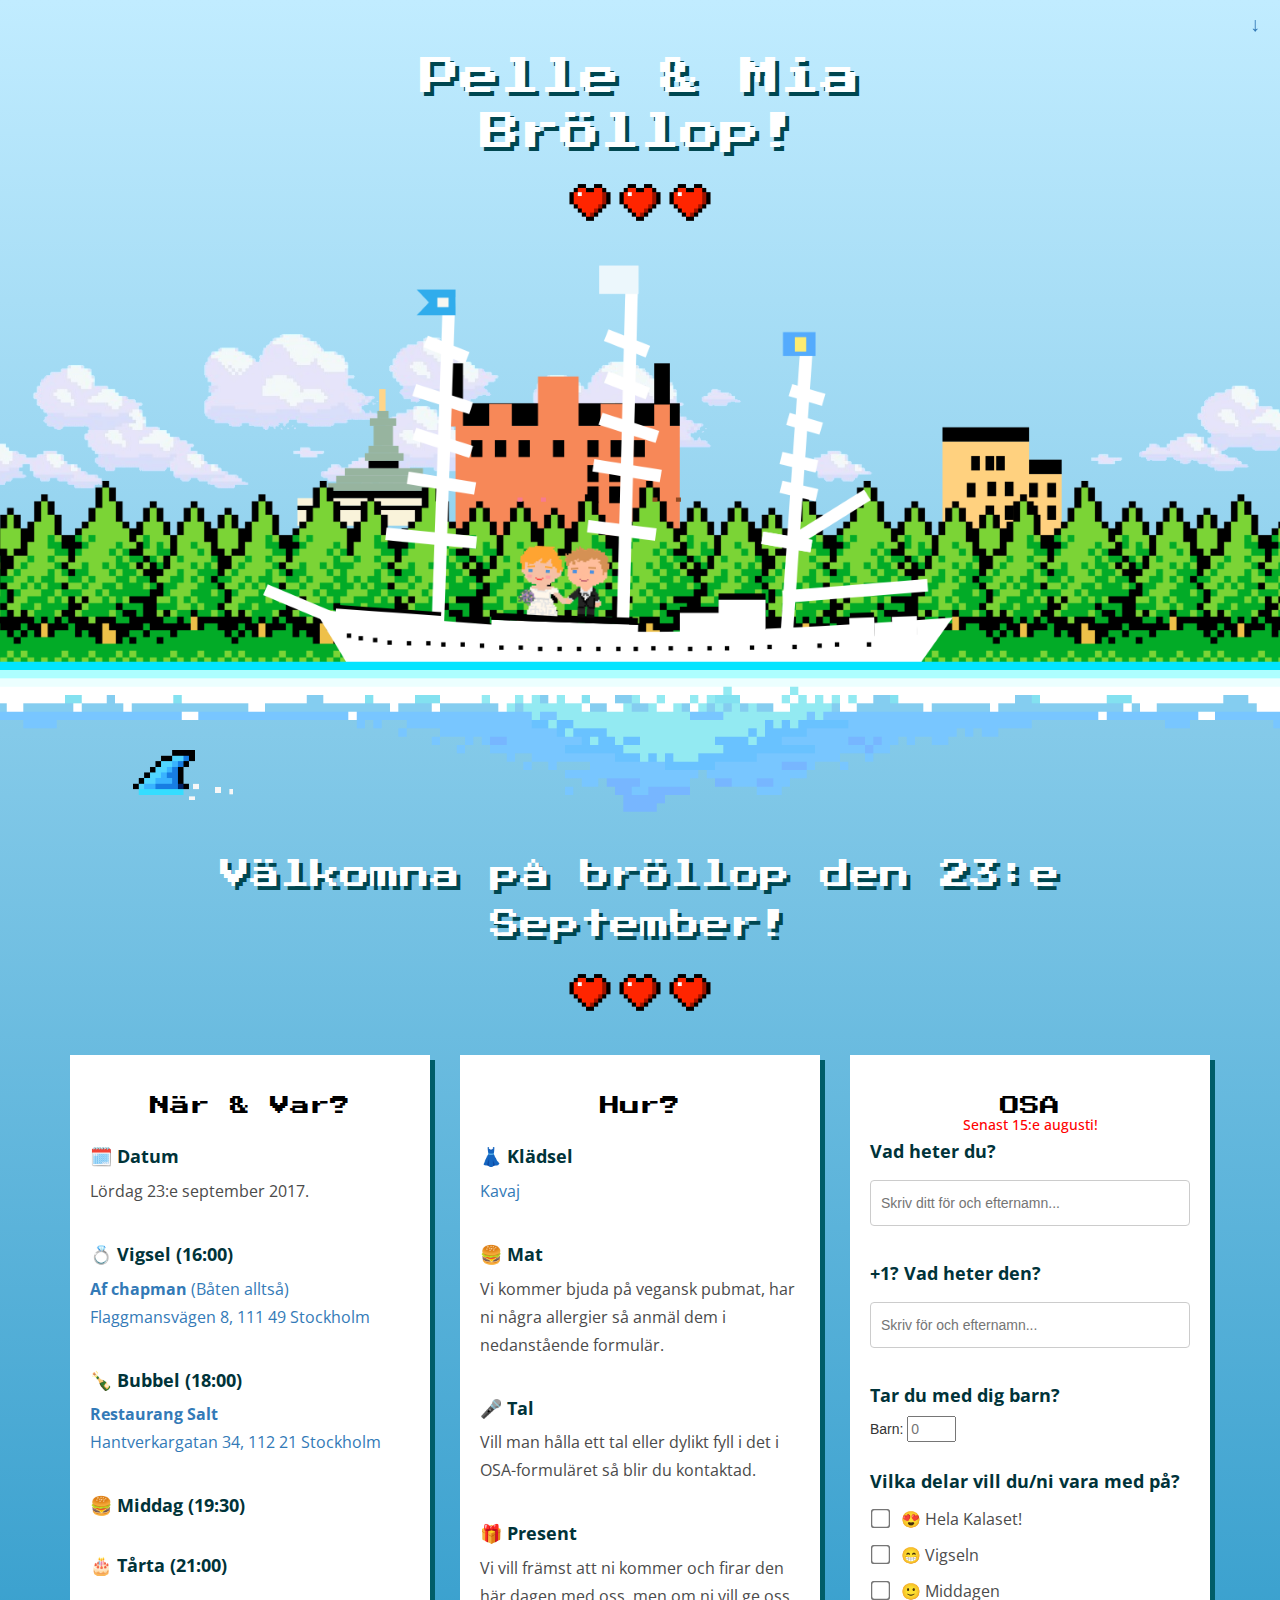
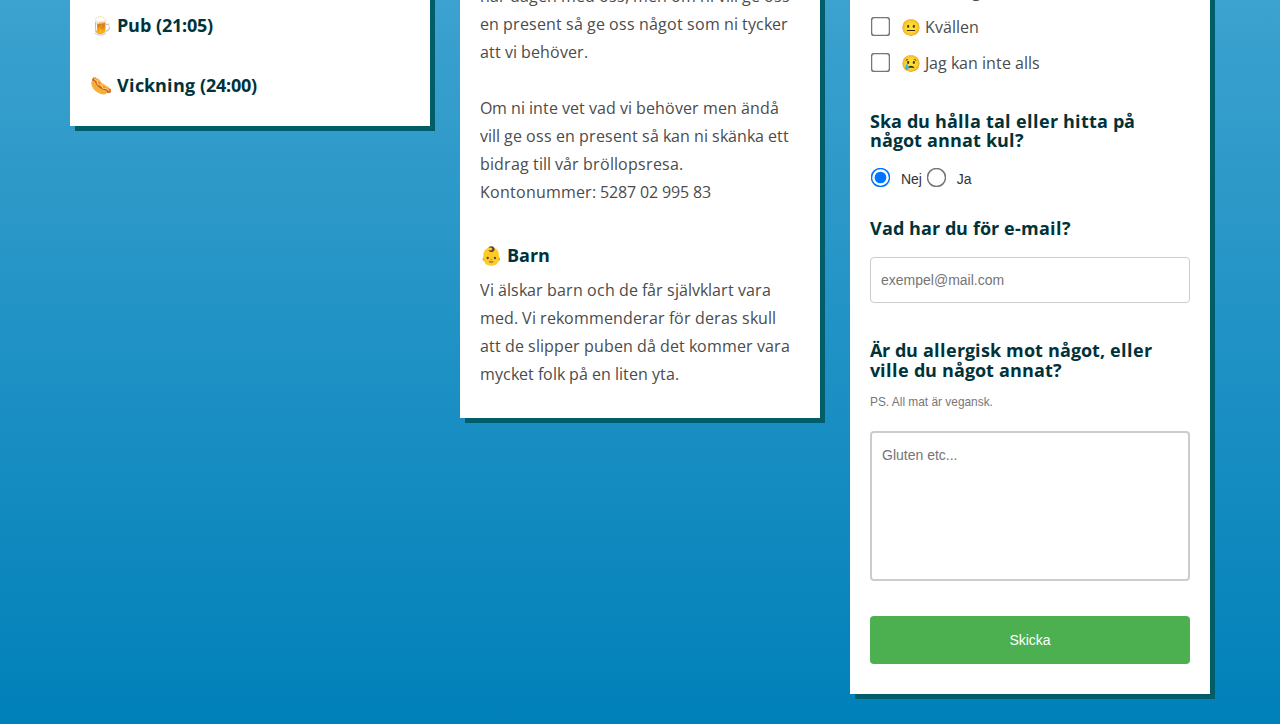
==== index.html @ 6c158d47 "Added success for form" ====
<!DOCTYPE html>
<html lang="SV">
  <head>
    <meta charset="utf-8">
    <meta http-equiv="X-UA-Compatible" content="IE=edge">
    <meta name="viewport" content="width=device-width, initial-scale=1">
    <!-- The above 3 meta tags *must* come first in the head; any other head content must come *after* these tags -->
    <meta name="robots" content="noindex">
    <title>Pelle och Mia</title>
    <link rel="icon" href="images/favicon.ico">
    <!-- Bootstrap -->
    <link rel="stylesheet" href="css/bootstrap.min.css">
    <link href="css/style.css" rel="stylesheet">
      

    <!-- HTML5 shim and Respond.js for IE8 support of HTML5 elements and media queries -->
    <!-- WARNING: Respond.js doesn't work if you view the page via file:// -->
    <!--[if lt IE 9]>
      <script src="https://oss.maxcdn.com/html5shiv/3.7.3/html5shiv.min.js"></script>
      <script src="https://oss.maxcdn.com/respond/1.4.2/respond.min.js"></script>
    <![endif]-->
  </head>
    
  <body>
      <div class="nav">
        <a href="#number2" data-spy="scroll" data-target="#osa" ><div class="knapp">&darr;</div></a>
      </div>      
        <section id="number1">
            <div class="container">
                <div class="row">
                    <div class="center col-xs-12 col-lg-12">
                        <a href="index.html">
                          <h1>Pelle &#38; Mia<br>Bröllop!</h1>  
                        </a> 
                         <div class="heart"></div>
                    </div>
                </div>
            </div>
        </section>
      

      <section id="number2" class="animated ">
        <div class="container">
            <div class="shark"></div>
            <div class="row">
                 <div class="center col-xs-12 col-lg-12">
                      <h2>Välkomna på bröllop den 23:e September!</h2>
                     <div class="heart"></div>
                </div>
            </div>
            <div class="clearfix"></div>
            <div class="row">
                <div class="col-xs-12 col-md-4 col-lg-4">
                    <div class="text-box">
                        <h3>När &#38; Var?</h3>
                        <h4>🗓️ Datum</h4><p>Lördag 23:e september 2017. </p>
                        <br>
                        <h4>💍 Vigsel (16:00)</h4><p>
                        <a href="https://www.google.se/maps/place/Flaggmansv%C3%A4gen+8,+111+49+Stockholm/@59.3252019,18.0789439,17z/data=!3m1!4b1!4m5!3m4!1s0x465f9d57d2e416ef:0xdc7ffe92d97cd79d!8m2!3d59.3251992!4d18.0811326"><b>Af chapman</b> (Båten alltså) <br>Flaggmansvägen 8, 111 49 Stockholm</a>
                        </p>
                        <br>
                        <h4>🍾 Bubbel (18:00)</h4><p>
                        <a href="https://www.google.se/maps/place/Restaurang+Salt/@59.3294352,18.0390854,17z/data=!3m1!4b1!4m5!3m4!1s0x465f77d86c42300d:0x646e2ccf9d3cc77e!8m2!3d59.3294325!4d18.0412741"><b>Restaurang Salt </b> <br>Hantverkargatan 34, 112 21 Stockholm </a>
                        </p>
                        <br>
                        <h4>🍔 Middag (19:30)</h4>
                        <br>
                        <h4>🎂 Tårta (21:00)</h4>
                        <br>
                        <h4>🍺 Pub (21:05)</h4>
                        <br>
                        <h4>🌭 Vickning (24:00)</h4>
                        
                        <!--
                        <iframe src="https://www.google.com/maps/embed?pb=!1m18!1m12!1m3!1d2035.4630250413188!2d18.078886215752206!3d59.325223118394334!2m3!1f0!2f0!3f0!3m2!1i1024!2i768!4f13.1!3m3!1m2!1s0x465f77fd878144f3%3A0x490ca61e615d4868!2sSTF+Vandrarhem+af+Chapman+%26+Skeppsholmen!5e0!3m2!1ssv!2sse!4v1491661683623" width="100%" height="200px" frameborder="0" style="border:0" allowfullscreen></iframe>
                        -->
                    </div>
                </div>
                <div class="col-xs-12 col-md-4 col-lg-4">
                    <div class="text-box">
                        <h3>Hur?</h3>
                        
                        <h4>👗 Klädsel</h4>
                        <p><a href="http://lmgtfy.com/?q=kl%C3%A4dkod+kavaj">Kavaj</a></p>
                        <br>
                        <h4>🍔 Mat</h4>
                        <p>Vi kommer bjuda på vegansk pubmat, har ni några allergier så anmäl dem i nedanstående formulär.</p><br>    
                        <h4>🎤 Tal</h4>
                        <p>Vill man hålla ett tal eller dylikt fyll i det i OSA-formuläret så blir du kontaktad.</p><br>
                        <h4>🎁 Present</h4>
                        <p>Vi vill främst att ni kommer och firar den här dagen med oss, men om ni vill ge oss en present så ge oss något som ni tycker att vi behöver. 
                        <br><br>
                        Om ni inte vet vad vi behöver men ändå vill ge oss en present så kan ni skänka ett bidrag till vår bröllopsresa. <br>Kontonummer: 5287 02 995 83</p>
                        <br>
                        <h4>👶 Barn</h4>
                        <p>Vi älskar barn och de får självklart vara med. Vi rekommenderar för deras skull att de slipper puben då det kommer vara mycket folk på en liten yta.</p>
                        
                    </div>
                </div>
                        <div id="osa" class="col-xs-12 col-md-4 col-lg-4">
                            <div class="text-box">
                                <form class="form" action="https://formspree.io/pelleochmia@gmail.com" method="POST">
                                    <h3>OSA</h3>
                                    <h5>Senast 15:e augusti!</h5>
                                    <h4>Vad heter du?</h4>
                                    <input class="text" type="text" name="Namn" placeholder="Skriv ditt för och efternamn..." required>
                                    <br><br>
                                    <h4>+1? Vad heter den? </h4>
                                    <input class="text" type="text" name="Plus_en" placeholder="Skriv för och efternamn..." required>
                                    <br><br>
                                    <h4>Tar du med dig barn?</h4>
                                    Barn: <input type="number" name="Barn" min="0" max="5" placeholder="0">
                                    <br><br>
                                    <h4>Vilka delar vill du/ni vara med på?</h4>
                                    <label><input type="checkbox" name="Närvaro" value="Allt"> 😍 Hela Kalaset! </label>
                                    <label><input type="checkbox" name="Närvaro" value="Vigsel"> 😁 Vigseln</label>
                                    <label><input type="checkbox" name="Närvaro" value="Middag"> 🙂 Middagen</label>
                                    <label><input type="checkbox" name="Närvaro" value="Kväll"> 😐 Kvällen</label>
                                    <label><input type="checkbox" name="Närvaro" value="Kommer ej"> 😢 Jag kan inte alls </label>
                                    <br>
                                    <h4>Ska du hålla tal eller hitta på något annat kul?</h4>
                                    <input type="radio" name="Tal" value="Nej" checked required> Nej
                                    <input type="radio" name="Tal" value="Ja"> Ja
                                    <br><br>
                                    <h4>Vad har du för e-mail?</h4>
                                    <input class="text" type="email" name="_replyto" placeholder="exempel@mail.com" required>
                                    <br><br>
                                    <h4>Är du allergisk mot något, eller ville du något annat?</h4>
                                    <small id="emailHelp" class="form-text text-muted">PS. All mat är vegansk.</small>
                                    <br><br>
                                    <textarea name="allergi_mat" rows="1" cols="10" placeholder="Gluten etc..."></textarea> 
                                    <input type="submit" value="Skicka">
                                    <input type="hidden" name="_next" value="http://pelleochmia.se/success.html" />
                                    <!-- Plus en? Ska vi ha att man kan välja antal eller bara radioknapp? Eller hur många är ni som kommer? --> 
                                </form>
                             </div>
                         </div>
                    </div>
        </div>
      </section>
      
      
      
      
<p id="demo"></p>



      

    <!-- jQuery (necessary for Bootstrap's JavaScript plugins) -->
    <script src="https://ajax.googleapis.com/ajax/libs/jquery/1.12.4/jquery.min.js"></script>
    <!-- Include all compiled plugins (below), or include individual files as needed -->
    <script src="js/bootstrap.min.js"></script>
  </body>
</html>
---- css/style.css ----
@import url('https://fonts.googleapis.com/css?family=Press+Start+2P');
@import url('https://fonts.googleapis.com/css?family=Open+Sans:400,700');

/*----------------------------------------------------------------------------------------
									GENERAL SETTINGS
----------------------------------------------------------------------------------------*/






body {
    
    background: #B3E3FF;
            background: -webkit-linear-gradient(#B3E3FF, yellow); /* For Safari 5.1 to 6.0 */
    background: -o-linear-gradient(red, yellow); /* For Opera 11.1 to 12.0 */
    background: -moz-linear-gradient(red, yellow); /* For Firefox 3.6 to 15 */
    background: linear-gradient(#c1ecff, #0080b9); /* Standard syntax */


}

.container {

}

ul {
    margin: 0px;
    padding: 0px;
}


P, B, label{
    font-family: 'Open Sans', sans-serif;
    font-weight: 400;
    font-size: 16px;
    color: #4b4b4b; 
    text-align: baseline;
    line-height: 28px;
}

B {
    font-weight: 700;
    color: #337ab7;
}

label {
    font-size: 16px;
}

h1, h2, h3, h5, h6, h7, h8{
    text-align: center;
    font-family: 'Press Start 2P', cursive;
}

h4 {
    font-family: 'Open sans', sans-serif;
    font-weight: 700;
    text-align: left;
    color: #003339;
    
}
.success {
    
    display: inline-block;
    width: 100%;
    height: 30vh;
    margin: auto;
    margin-top: 30vh;
    font-family: 'Press Start 2P', cursive;
    font-size: 30px;
    
}

a {
    text-decoration:none;
    
}
a:hover {
    text-decoration: none;
}

h1 {
    margin-top: 50px;
    color: #ffffff;    
    font-size: 40px; 
    text-shadow: #004750 4px 4px 0px;
    line-height: 55px;
}

h2 {
    margin-top: 50px;
    color: white;
    text-shadow: #004750 4px 4px 0px;
    line-height: 50px;
}

h3 {
    font-size: 20px;
    color: black;
    margin-bottom: 30px;
}

h5 {
    text-align: center;
    font-family: 'Open Sans', sans-serif;
    font-size: 14px;
    margin-top: -30px;
    margin-bottom: 10px;
    color: #ff0000;
}


.clearfix {
    margin: 20px;
}

.shark {
    height: 50px;
    max-width: 225px;
    margin-top: -150px;
    background: url("../images/shark.png");
    background-position: center;
    background-size: contain; 
    background-repeat: no-repeat;
    position :relative;
    -webkit-animation: mymove 5s infinite; /* Safari 4.0 - 8.0 */
    animation: mymove 15s infinite linear;
    
    
}



/* Standard syntax */
@keyframes mymove {
    0% {
        -webkit-transform: translate(0) scaleX(-1);top: 0; 
    }
    0.01% {
        -webkit-transform: translate(0) scaleX(-1);top: 0;
    }
    47% {
        -webkit-transform: translate(70vw) scaleX(-1);top: 0;
    }
    50% {
        -webkit-transform: translate(70vw) scaleX(1);top: 0px;
    }
    50.01% {    
        -webkit-transform: translate(70vw) scaleX(1); top: 0px;
    }
    97% {
        -webkit-transform: translate(0) scaleX(1);top: 0px;
    }
    100% {
        -webkit-transform: translate(0) scaleX(-1);top: o;
    }
}



#number1 {
    height: 100vh;
    background: url("../images/bg_chapamn_o.png");
    background-position: center;
    background-size: cover; 
    background-repeat: no-repeat;
}

#number2 {
    min-height: 100vh;
}

#number3 {
    min-height: 100vh;  
}

.text-box {
    margin-bottom: 20px;
    background: white;
    padding: 20px;
    box-shadow: #005d69 5px 5px 0px;
}

.heart {
    height: 45px;
    width: 150px;
    margin: 20px auto auto auto;
    background: url("../images/heart.png");
    background-position: center;
    background-size: contain; 
    
}

.form p {
   
    margin-top: 20px;
}

input.radio {
display: inline;
}

.nav {
    position: fixed;
    right: 20px;
    top: 10px;
    z-index: 10;
}
.nav .knapp{
    display: inline-block;
    font-size: 20px;
    margin-left: 20px;
}

input[type=text], select {
    width: 100%;
    padding: 12px 10px;
    margin: 8px 0;
    display: inline-block;
    border: 1px solid #ccc;
    border-radius: 4px;
    box-sizing: border-box;
}

input[type=text]:focus {
   
}

.form > label {
    display: block;
}


input[type="checkbox"]{
-ms-transform: scale(1.5); /* IE */
 -moz-transform: scale(1.5); /* FF */
 -webkit-transform: scale(1.5); /* Safari and Chrome */
 -o-transform: scale(1.5); /* Opera */
  margin: 10px 10px 0 4px;
}
input[type="radio"]{
-ms-transform: scale(1.5); /* IE */
 -moz-transform: scale(1.5); /* FF */
 -webkit-transform: scale(1.5); /* Safari and Chrome */
 -o-transform: scale(1.5); /* Opera */
  margin: 10px 10px 0 4px ;
}


textarea {
    width: 100%;
    height: 150px;
    padding: 12px 10px;
    box-sizing: border-box;
    border: 2px solid #ccc;
    border-radius: 4px;
    background-color: #fff;
    resize: none;
}

input[type=email] {
    width: 100%;
    padding: 12px 10px;
    margin: 8px 0;
    display: inline-block;
    border: 1px solid #ccc;
    border-radius: 4px;
    box-sizing: border-box;   
}


input[type=submit] {
    width: 100%;
    background-color: #4CAF50;
    color: white;
    padding: 14px;
    margin: 30px 0 10px 0 ;
    border: none;
    border-radius: 4px;
    cursor: pointer;
}

input[type=submit]:hover {
    background-color: #45a049;
}



/*----------------------------------------------------------------------------------------
									@MEDIA
----------------------------------------------------------------------------------------*/

@media(max-width:767px){

#number1 {
    height: 60vh;

}
h1 {
    margin-top: 30px;
    color: #ffffff;    
    font-size: 30px; 
    text-shadow: #004750 4px 4px 0px;
    line-height: 40px;
}
h2 {
    color: white;
    text-shadow: #004750 3px 3px 0px;
    font-size: 20px;
}
.heart {
    height: 30px;
    width: 105px;
    margin: 20px auto auto auto;
    background: url("../images/heart.png");
    background-position: center;
    background-size: contain; 
    
}    

.shark {
    height: 30px;
    max-width: 225px;
    margin-top: -80px;
    background: url("../images/shark.png");
    background-position: center;
    background-size: contain; 
    background-repeat: no-repeat;
    position :relative;
    -webkit-animation: mymove 5s infinite; /* Safari 4.0 - 8.0 */
    animation: mymove 15s infinite linear;
    
    
}
    
}


@media(min-width:768px){


    
}


@media(min-width:992px){}

@media(min-width:1200px){


    
}
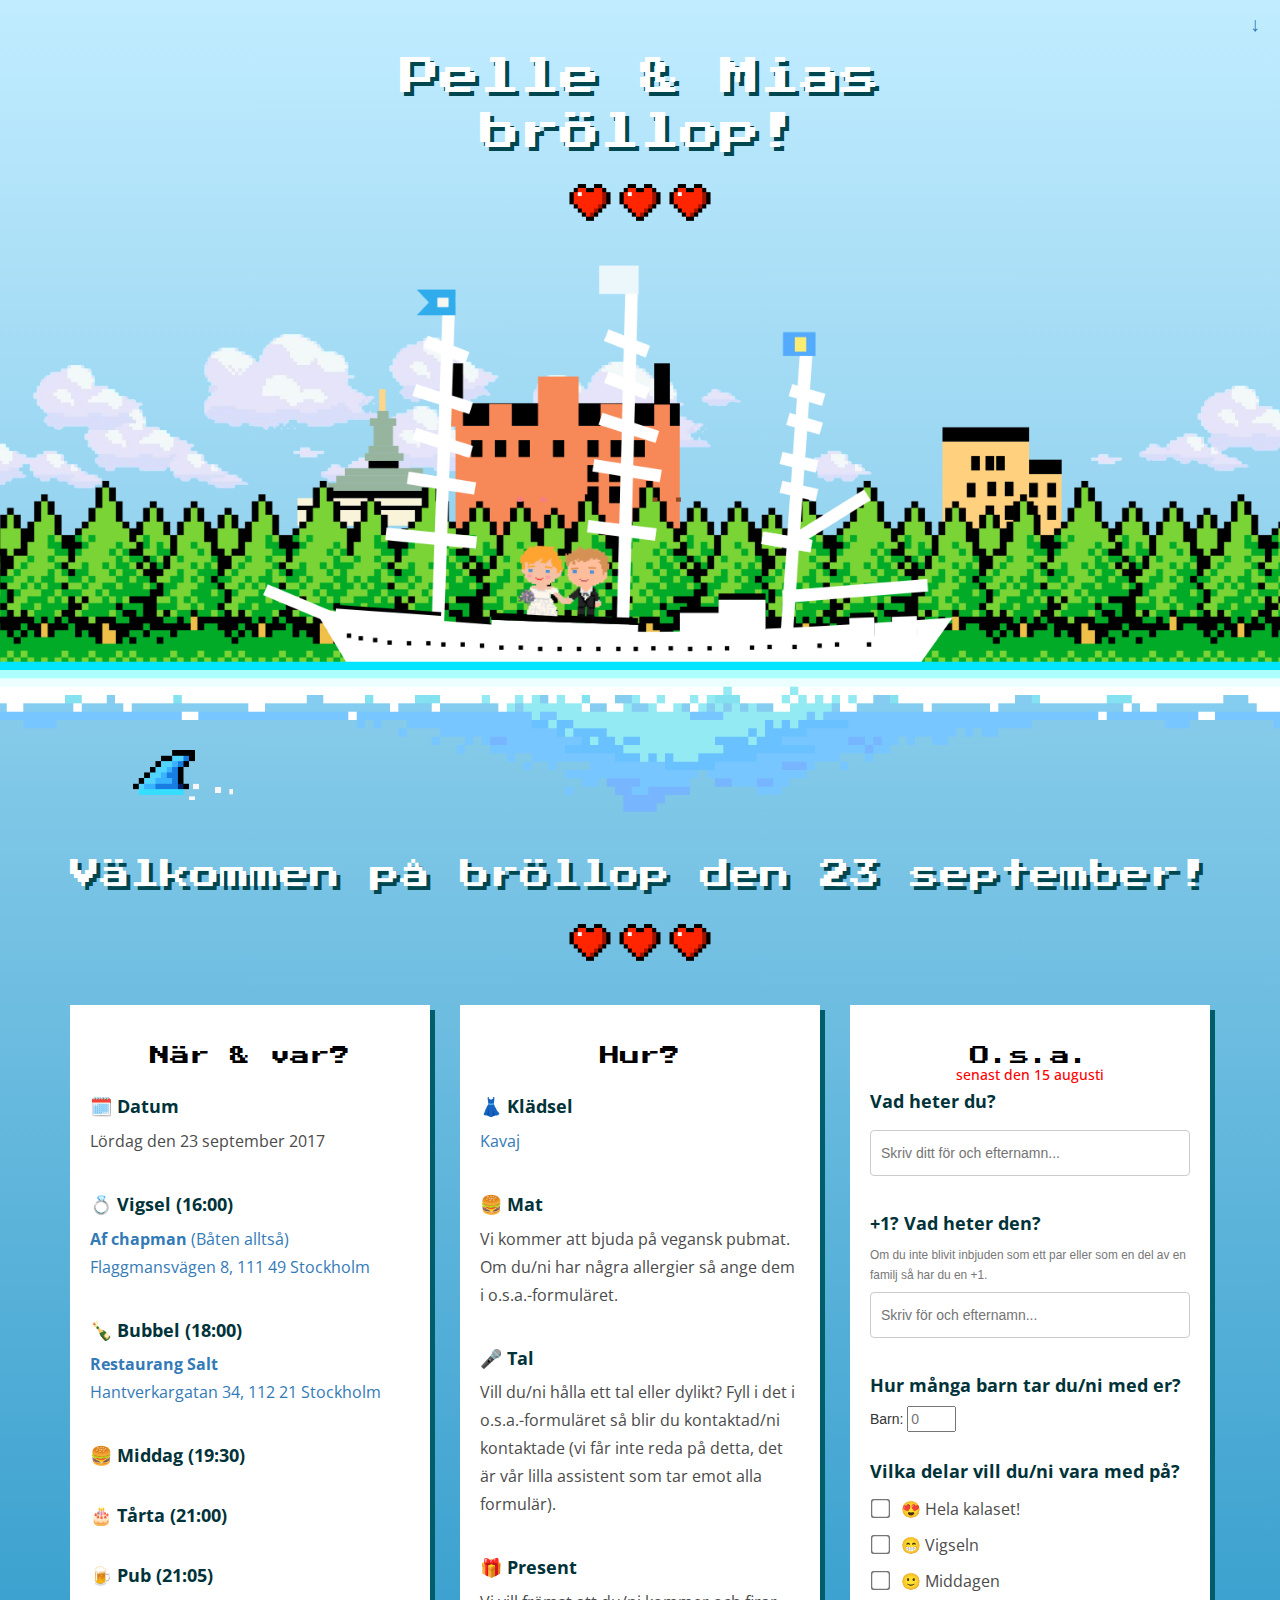
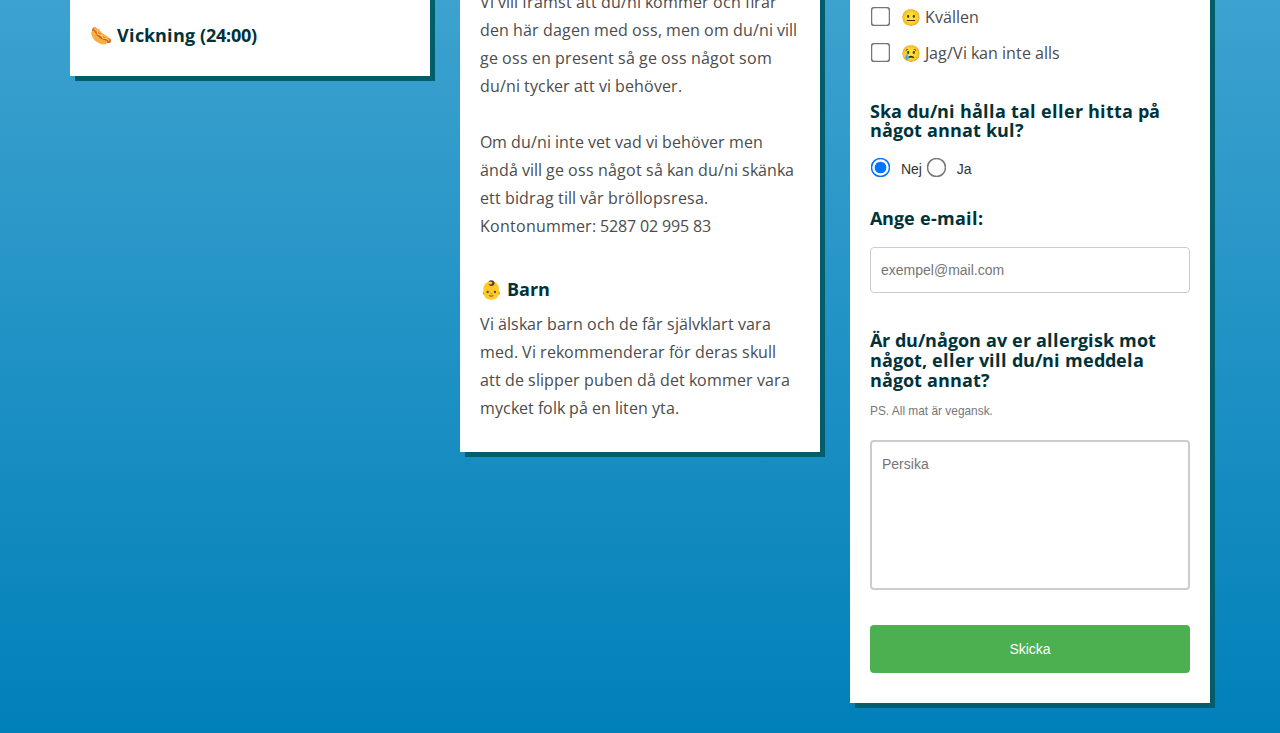
==== commit 121e33ba: "Copy changes" ====
--- a/index.html
+++ b/index.html
@@ -30,7 +30,7 @@
                 <div class="row">
                     <div class="center col-xs-12 col-lg-12">
                         <a href="index.html">
-                          <h1>Pelle &#38; Mia<br>Bröllop!</h1>  
+                          <h1>Pelle &#38; Mias<br>bröllop!</h1>  
                         </a> 
                          <div class="heart"></div>
                     </div>
@@ -44,7 +44,7 @@
             <div class="shark"></div>
             <div class="row">
                  <div class="center col-xs-12 col-lg-12">
-                      <h2>Välkomna på bröllop den 23:e September!</h2>
+                      <h2>Välkommen på bröllop den 23 september!</h2>
                      <div class="heart"></div>
                 </div>
             </div>
@@ -52,8 +52,8 @@
             <div class="row">
                 <div class="col-xs-12 col-md-4 col-lg-4">
                     <div class="text-box">
-                        <h3>När &#38; Var?</h3>
-                        <h4>🗓️ Datum</h4><p>Lördag 23:e september 2017. </p>
+                        <h3>När &#38; var?</h3>
+                        <h4>🗓️ Datum</h4><p>Lördag den 23 september 2017 </p>
                         <br>
                         <h4>💍 Vigsel (16:00)</h4><p>
                         <a href="https://www.google.se/maps/place/Flaggmansv%C3%A4gen+8,+111+49+Stockholm/@59.3252019,18.0789439,17z/data=!3m1!4b1!4m5!3m4!1s0x465f9d57d2e416ef:0xdc7ffe92d97cd79d!8m2!3d59.3251992!4d18.0811326"><b>Af chapman</b> (Båten alltså) <br>Flaggmansvägen 8, 111 49 Stockholm</a>
@@ -84,13 +84,13 @@
                         <p><a href="http://lmgtfy.com/?q=kl%C3%A4dkod+kavaj">Kavaj</a></p>
                         <br>
                         <h4>🍔 Mat</h4>
-                        <p>Vi kommer bjuda på vegansk pubmat, har ni några allergier så anmäl dem i nedanstående formulär.</p><br>    
+                        <p>Vi kommer att bjuda på vegansk pubmat. Om du/ni har några allergier så ange dem i o.s.a.-formuläret.</p><br>    
                         <h4>🎤 Tal</h4>
-                        <p>Vill man hålla ett tal eller dylikt fyll i det i OSA-formuläret så blir du kontaktad.</p><br>
+                        <p>Vill du/ni hålla ett tal eller dylikt? Fyll i det i o.s.a.-formuläret så blir du kontaktad/ni kontaktade (vi får inte reda på detta, det är vår lilla assistent som tar emot alla formulär).</p><br>
                         <h4>🎁 Present</h4>
-                        <p>Vi vill främst att ni kommer och firar den här dagen med oss, men om ni vill ge oss en present så ge oss något som ni tycker att vi behöver. 
+                        <p>Vi vill främst att du/ni kommer och firar den här dagen med oss, men om du/ni vill ge oss en present så ge oss något som du/ni tycker att vi behöver. 
                         <br><br>
-                        Om ni inte vet vad vi behöver men ändå vill ge oss en present så kan ni skänka ett bidrag till vår bröllopsresa. <br>Kontonummer: 5287 02 995 83</p>
+                        Om du/ni inte vet vad vi behöver men ändå vill ge oss något så kan du/ni skänka ett bidrag till vår bröllopsresa. <br>Kontonummer: 5287 02 995 83</p>
                         <br>
                         <h4>👶 Barn</h4>
                         <p>Vi älskar barn och de får självklart vara med. Vi rekommenderar för deras skull att de slipper puben då det kommer vara mycket folk på en liten yta.</p>
@@ -100,35 +100,36 @@
                         <div id="osa" class="col-xs-12 col-md-4 col-lg-4">
                             <div class="text-box">
                                 <form class="form" action="https://formspree.io/pelleochmia@gmail.com" method="POST">
-                                    <h3>OSA</h3>
-                                    <h5>Senast 15:e augusti!</h5>
+                                    <h3>O.s.a.</h3>
+                                    <h5>senast den 15 augusti</h5>
                                     <h4>Vad heter du?</h4>
                                     <input class="text" type="text" name="Namn" placeholder="Skriv ditt för och efternamn..." required>
                                     <br><br>
                                     <h4>+1? Vad heter den? </h4>
+                                    <small id="emailHelp" class="form-text text-muted">Om du inte blivit inbjuden som ett par eller som en del av en familj så har du en +1.</small>
                                     <input class="text" type="text" name="Plus_en" placeholder="Skriv för och efternamn..." required>
                                     <br><br>
-                                    <h4>Tar du med dig barn?</h4>
+                                    <h4>Hur många barn tar du/ni med er?</h4>
                                     Barn: <input type="number" name="Barn" min="0" max="5" placeholder="0">
                                     <br><br>
                                     <h4>Vilka delar vill du/ni vara med på?</h4>
-                                    <label><input type="checkbox" name="Närvaro" value="Allt"> 😍 Hela Kalaset! </label>
+                                    <label><input type="checkbox" name="Närvaro" value="Allt"> 😍 Hela kalaset!</label>
                                     <label><input type="checkbox" name="Närvaro" value="Vigsel"> 😁 Vigseln</label>
                                     <label><input type="checkbox" name="Närvaro" value="Middag"> 🙂 Middagen</label>
                                     <label><input type="checkbox" name="Närvaro" value="Kväll"> 😐 Kvällen</label>
-                                    <label><input type="checkbox" name="Närvaro" value="Kommer ej"> 😢 Jag kan inte alls </label>
+                                    <label><input type="checkbox" name="Närvaro" value="Kommer ej"> 😢 Jag/Vi kan inte alls</label>
                                     <br>
-                                    <h4>Ska du hålla tal eller hitta på något annat kul?</h4>
+                                    <h4>Ska du/ni hålla tal eller hitta på något annat kul?</h4>
                                     <input type="radio" name="Tal" value="Nej" checked required> Nej
                                     <input type="radio" name="Tal" value="Ja"> Ja
                                     <br><br>
-                                    <h4>Vad har du för e-mail?</h4>
+                                    <h4>Ange e-mail:</h4>
                                     <input class="text" type="email" name="_replyto" placeholder="exempel@mail.com" required>
                                     <br><br>
-                                    <h4>Är du allergisk mot något, eller ville du något annat?</h4>
+                                    <h4>Är du/någon av er allergisk mot något, eller vill du/ni meddela något annat?</h4>
                                     <small id="emailHelp" class="form-text text-muted">PS. All mat är vegansk.</small>
                                     <br><br>
-                                    <textarea name="allergi_mat" rows="1" cols="10" placeholder="Gluten etc..."></textarea> 
+                                    <textarea name="allergi_mat" rows="1" cols="10" placeholder="Persika"></textarea> 
                                     <input type="submit" value="Skicka">
                                     <input type="hidden" name="_next" value="http://pelleochmia.se/success.html" />
                                     <!-- Plus en? Ska vi ha att man kan välja antal eller bara radioknapp? Eller hur många är ni som kommer? --> 
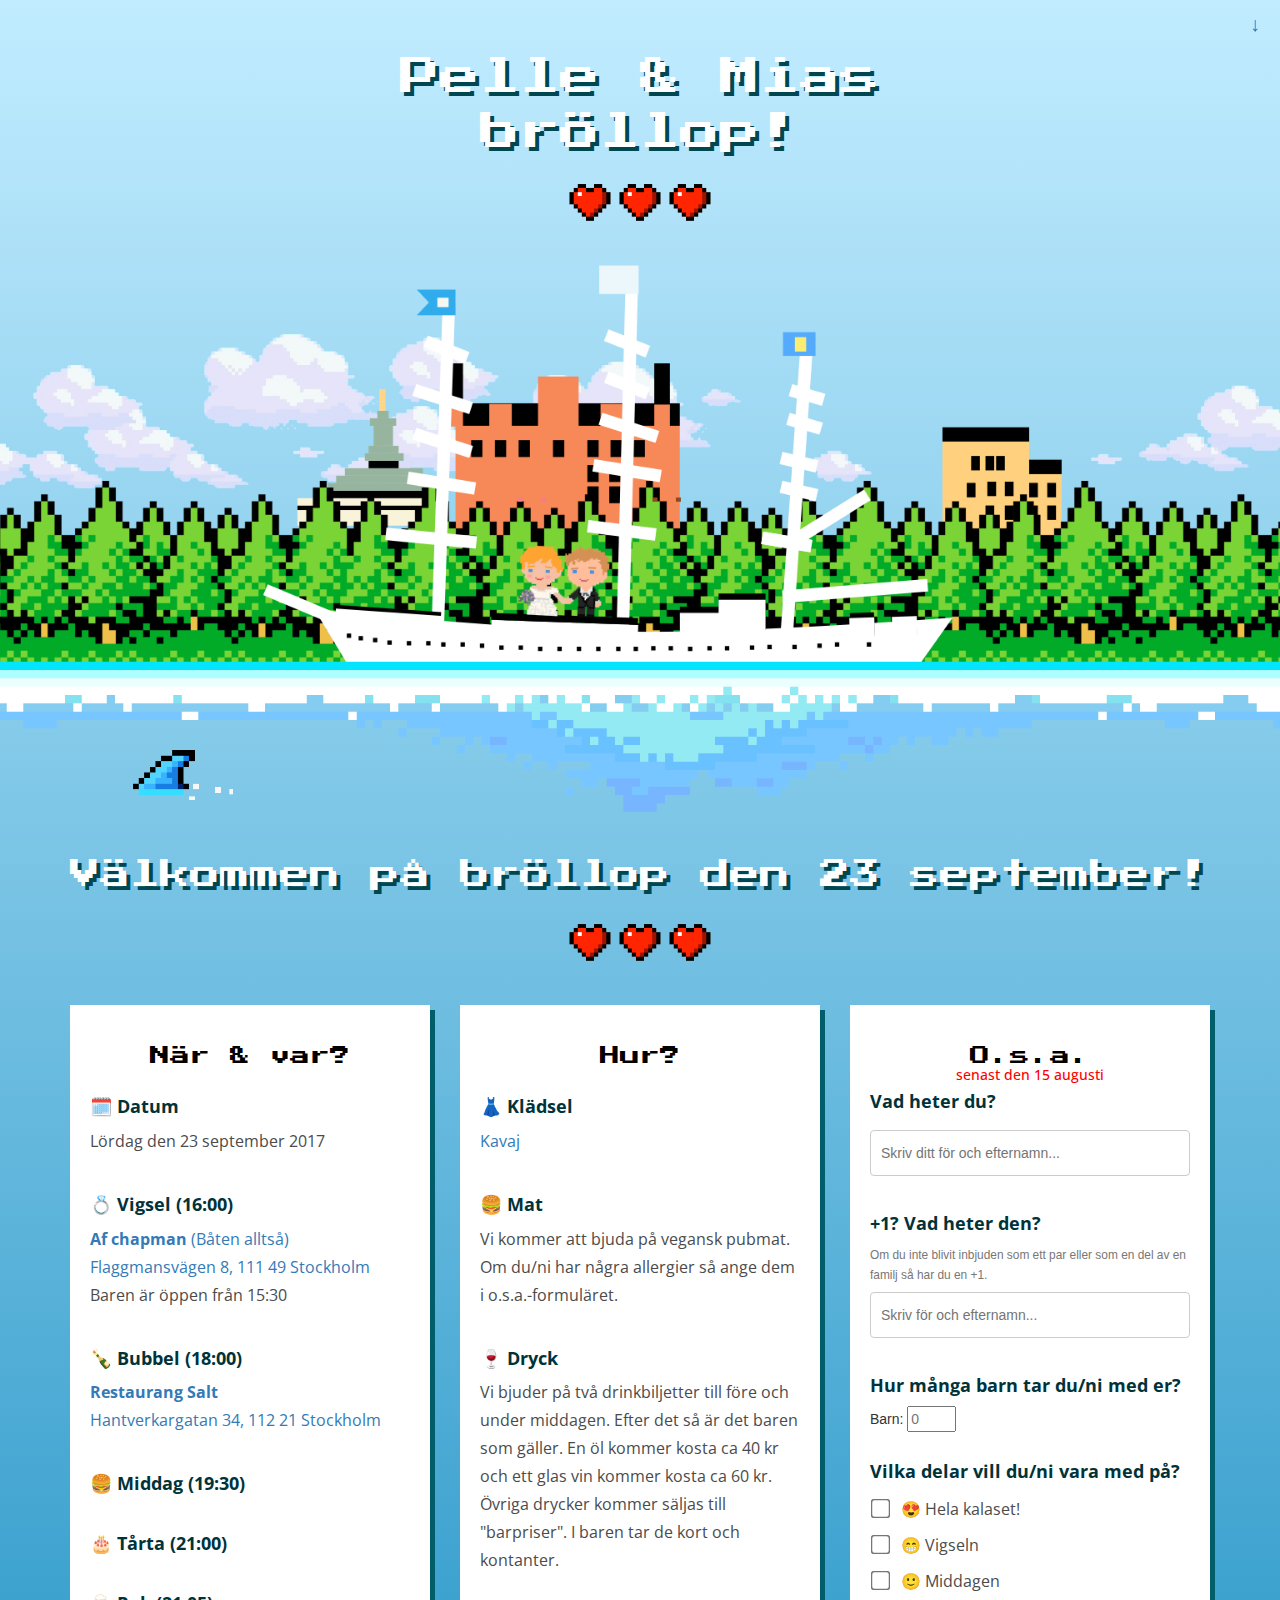
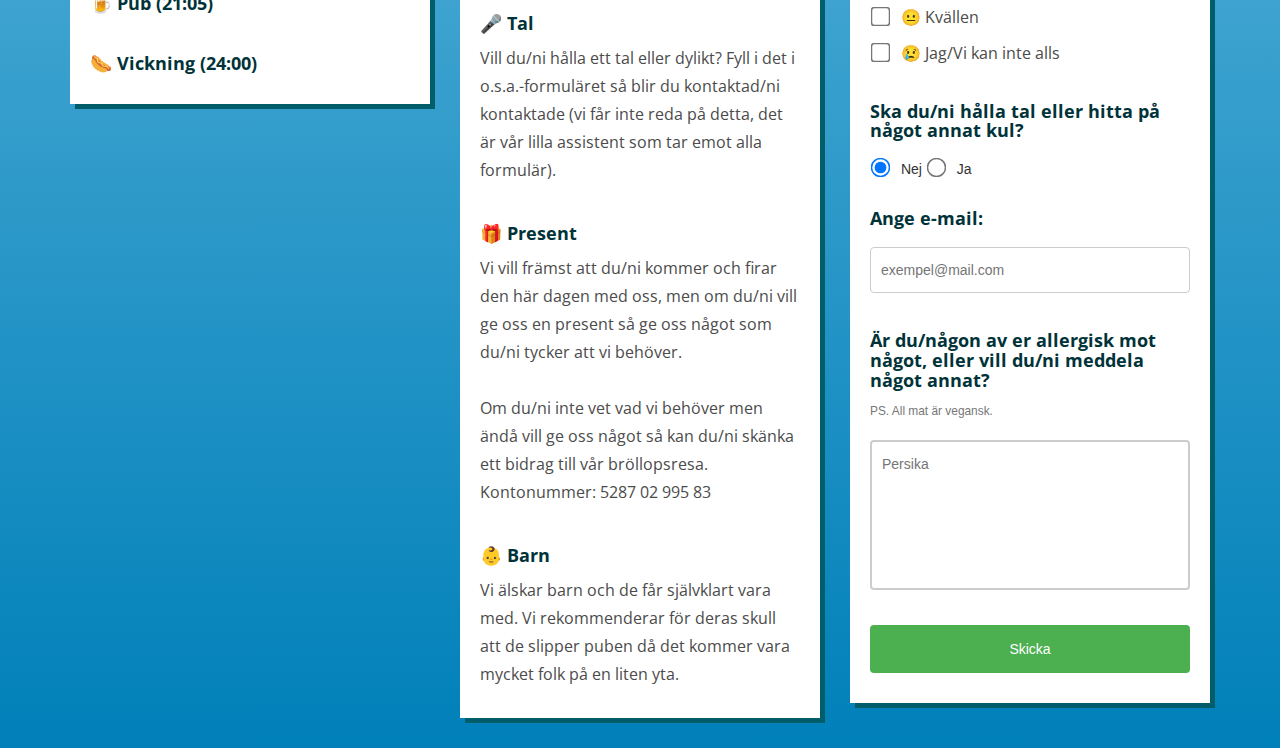
==== commit 216c936e: "copy changes" ====
--- a/index.html
+++ b/index.html
@@ -57,6 +57,7 @@
                         <br>
                         <h4>💍 Vigsel (16:00)</h4><p>
                         <a href="https://www.google.se/maps/place/Flaggmansv%C3%A4gen+8,+111+49+Stockholm/@59.3252019,18.0789439,17z/data=!3m1!4b1!4m5!3m4!1s0x465f9d57d2e416ef:0xdc7ffe92d97cd79d!8m2!3d59.3251992!4d18.0811326"><b>Af chapman</b> (Båten alltså) <br>Flaggmansvägen 8, 111 49 Stockholm</a>
+                        <br>Baren är öppen från 15:30
                         </p>
                         <br>
                         <h4>🍾 Bubbel (18:00)</h4><p>
@@ -84,7 +85,9 @@
                         <p><a href="http://lmgtfy.com/?q=kl%C3%A4dkod+kavaj">Kavaj</a></p>
                         <br>
                         <h4>🍔 Mat</h4>
-                        <p>Vi kommer att bjuda på vegansk pubmat. Om du/ni har några allergier så ange dem i o.s.a.-formuläret.</p><br>    
+                        <p>Vi kommer att bjuda på vegansk pubmat. Om du/ni har några allergier så ange dem i o.s.a.-formuläret.</p><br>
+                        <h4>🍷 Dryck</h4>
+                        <p>Vi bjuder på två drinkbiljetter till före och under middagen. Efter det så är det baren som gäller. En öl kommer kosta ca 40 kr och ett glas vin kommer kosta ca 60 kr. Övriga drycker kommer säljas till "barpriser". I baren tar de kort och kontanter.</p><br>
                         <h4>🎤 Tal</h4>
                         <p>Vill du/ni hålla ett tal eller dylikt? Fyll i det i o.s.a.-formuläret så blir du kontaktad/ni kontaktade (vi får inte reda på detta, det är vår lilla assistent som tar emot alla formulär).</p><br>
                         <h4>🎁 Present</h4>
@@ -94,7 +97,6 @@
                         <br>
                         <h4>👶 Barn</h4>
                         <p>Vi älskar barn och de får självklart vara med. Vi rekommenderar för deras skull att de slipper puben då det kommer vara mycket folk på en liten yta.</p>
-                        
                     </div>
                 </div>
                         <div id="osa" class="col-xs-12 col-md-4 col-lg-4">
@@ -107,7 +109,7 @@
                                     <br><br>
                                     <h4>+1? Vad heter den? </h4>
                                     <small id="emailHelp" class="form-text text-muted">Om du inte blivit inbjuden som ett par eller som en del av en familj så har du en +1.</small>
-                                    <input class="text" type="text" name="Plus_en" placeholder="Skriv för och efternamn..." required>
+                                    <input class="text" type="text" name="Plus_en" placeholder="Skriv för och efternamn...">
                                     <br><br>
                                     <h4>Hur många barn tar du/ni med er?</h4>
                                     Barn: <input type="number" name="Barn" min="0" max="5" placeholder="0">
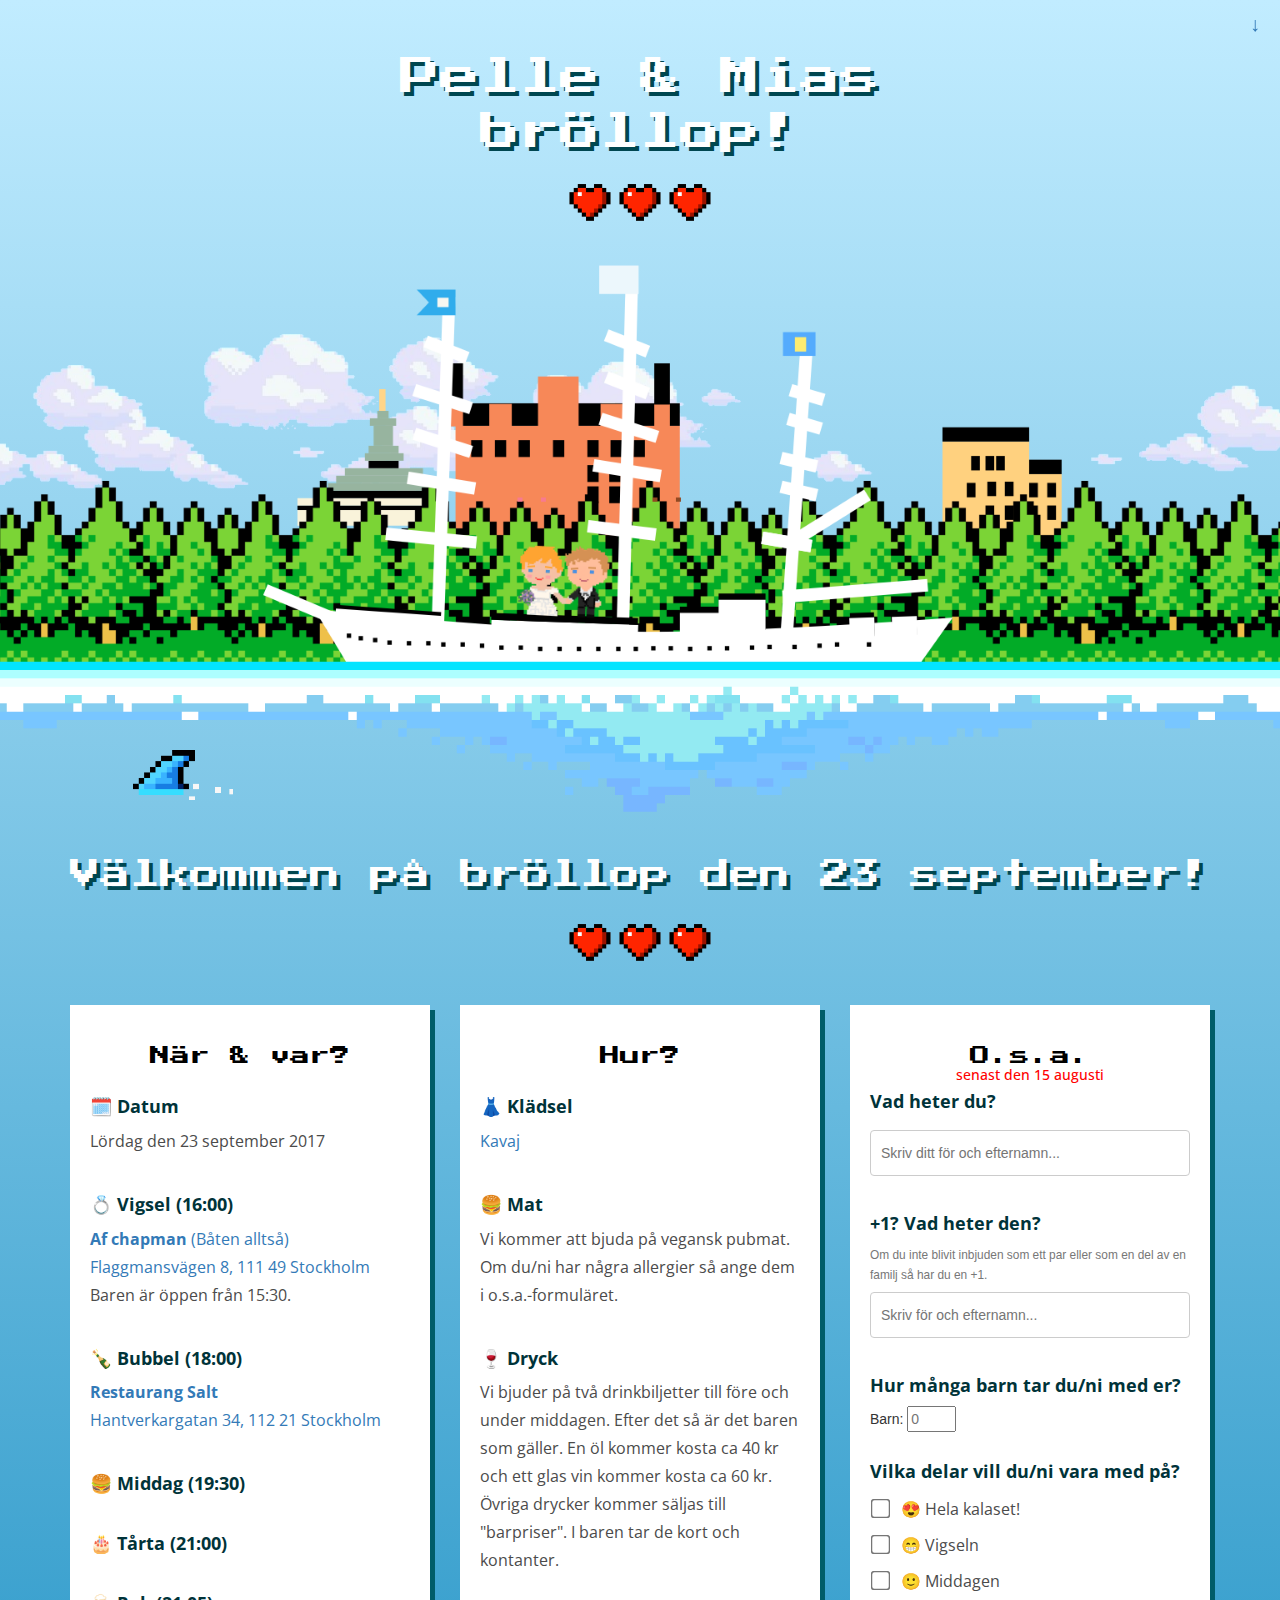
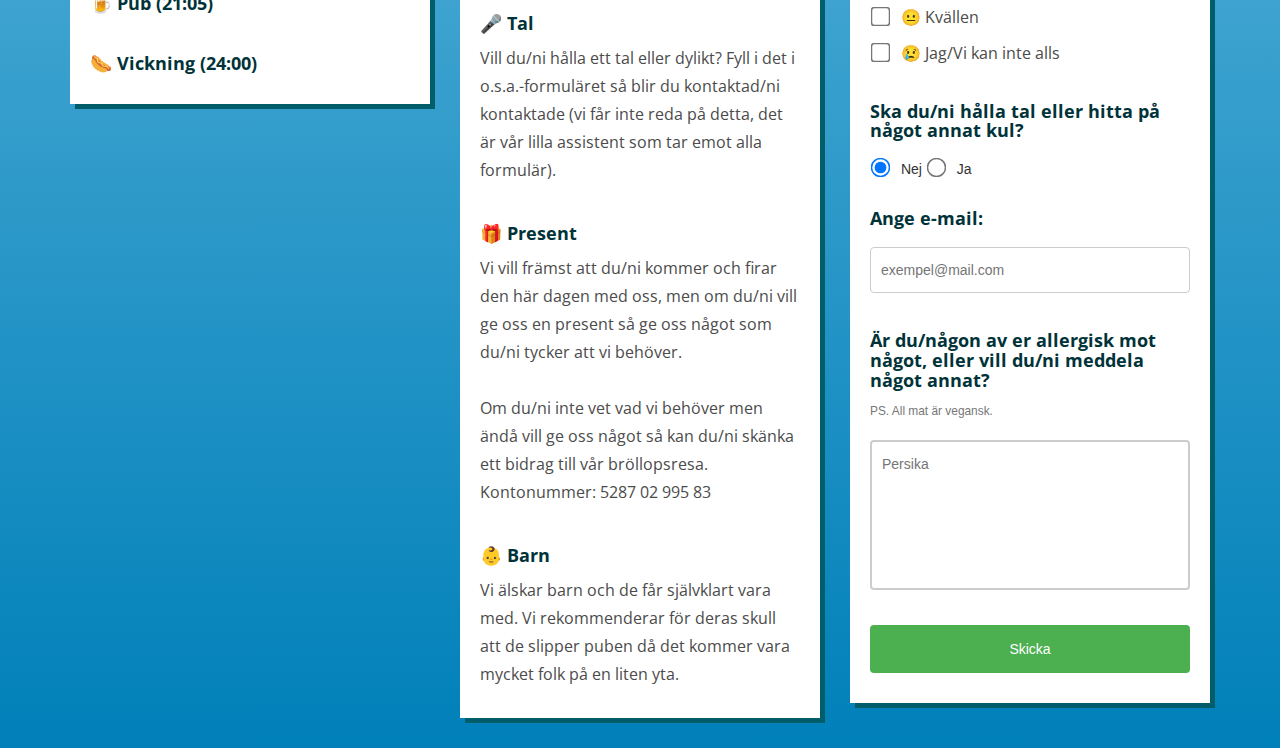
==== commit f8508bb0: "." ====
--- a/index.html
+++ b/index.html
@@ -57,7 +57,7 @@
                         <br>
                         <h4>💍 Vigsel (16:00)</h4><p>
                         <a href="https://www.google.se/maps/place/Flaggmansv%C3%A4gen+8,+111+49+Stockholm/@59.3252019,18.0789439,17z/data=!3m1!4b1!4m5!3m4!1s0x465f9d57d2e416ef:0xdc7ffe92d97cd79d!8m2!3d59.3251992!4d18.0811326"><b>Af chapman</b> (Båten alltså) <br>Flaggmansvägen 8, 111 49 Stockholm</a>
-                        <br>Baren är öppen från 15:30
+                        <br>Baren är öppen från 15:30.
                         </p>
                         <br>
                         <h4>🍾 Bubbel (18:00)</h4><p>
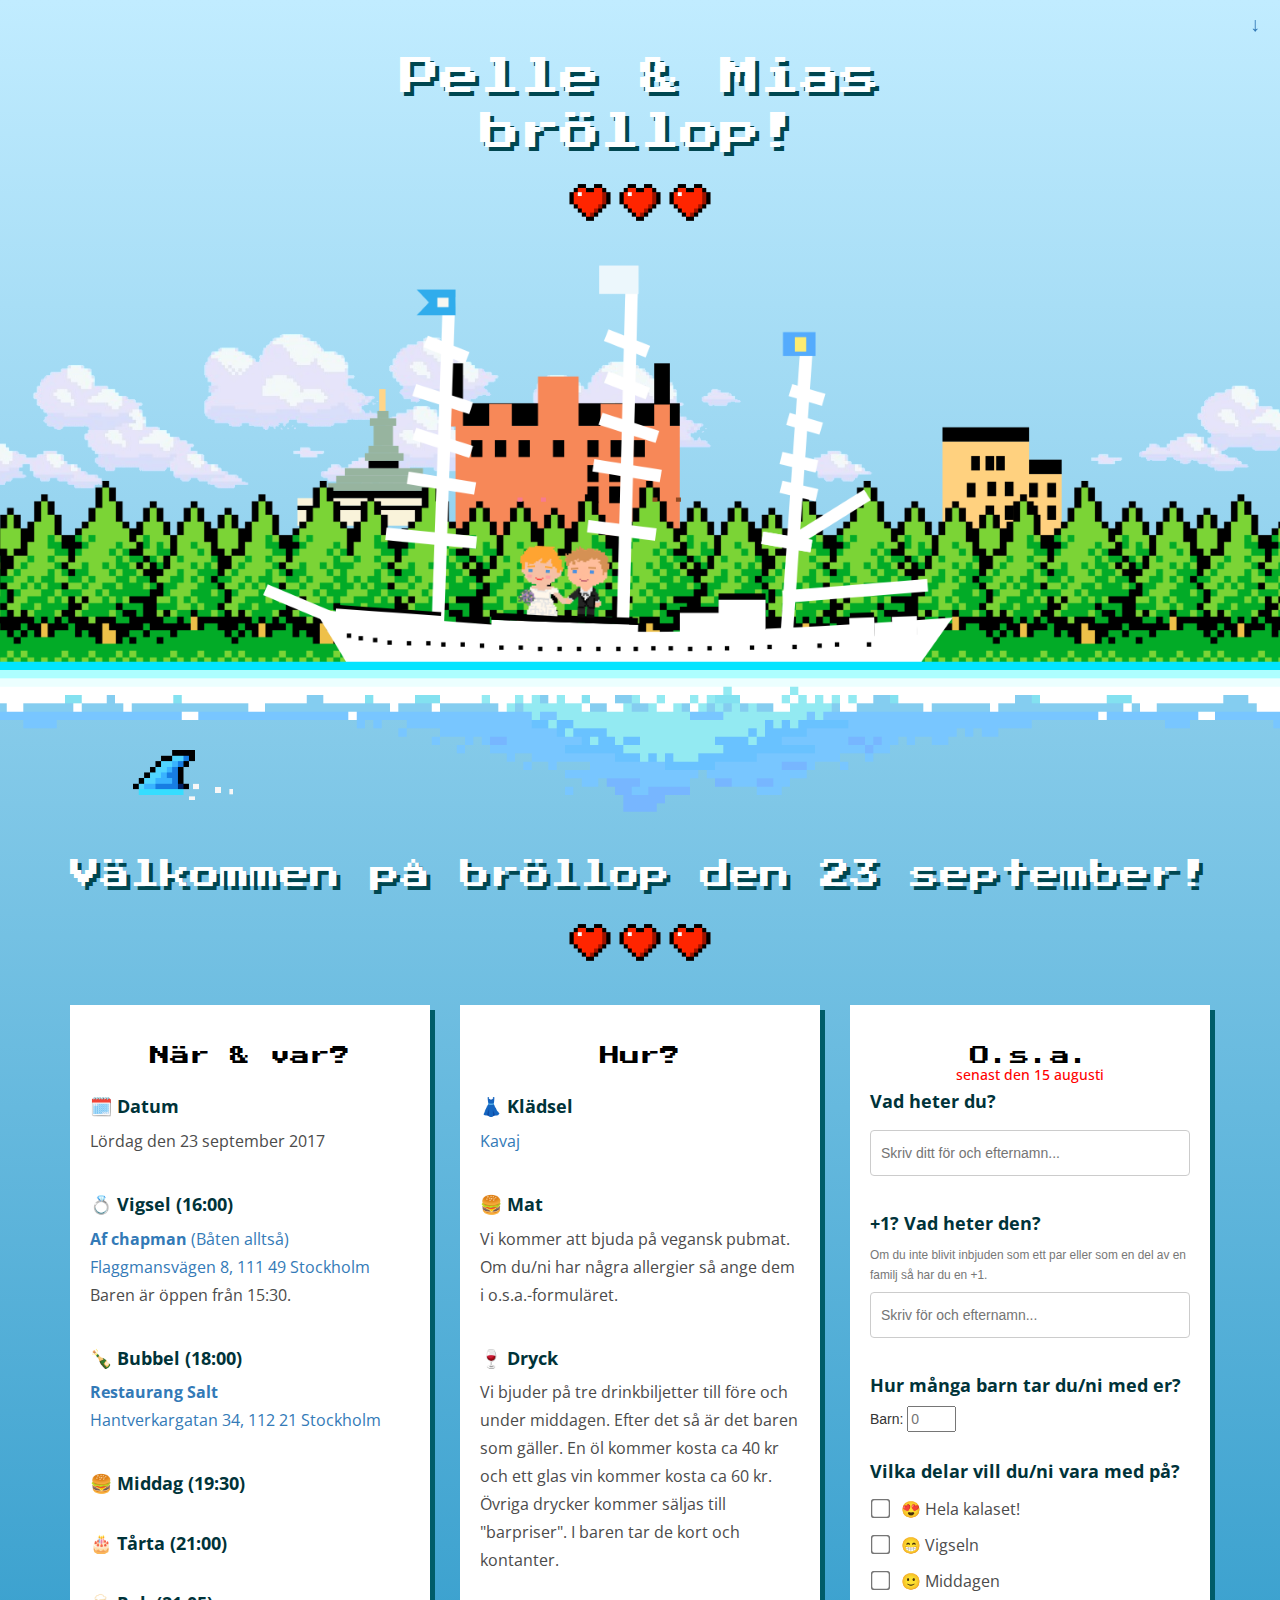
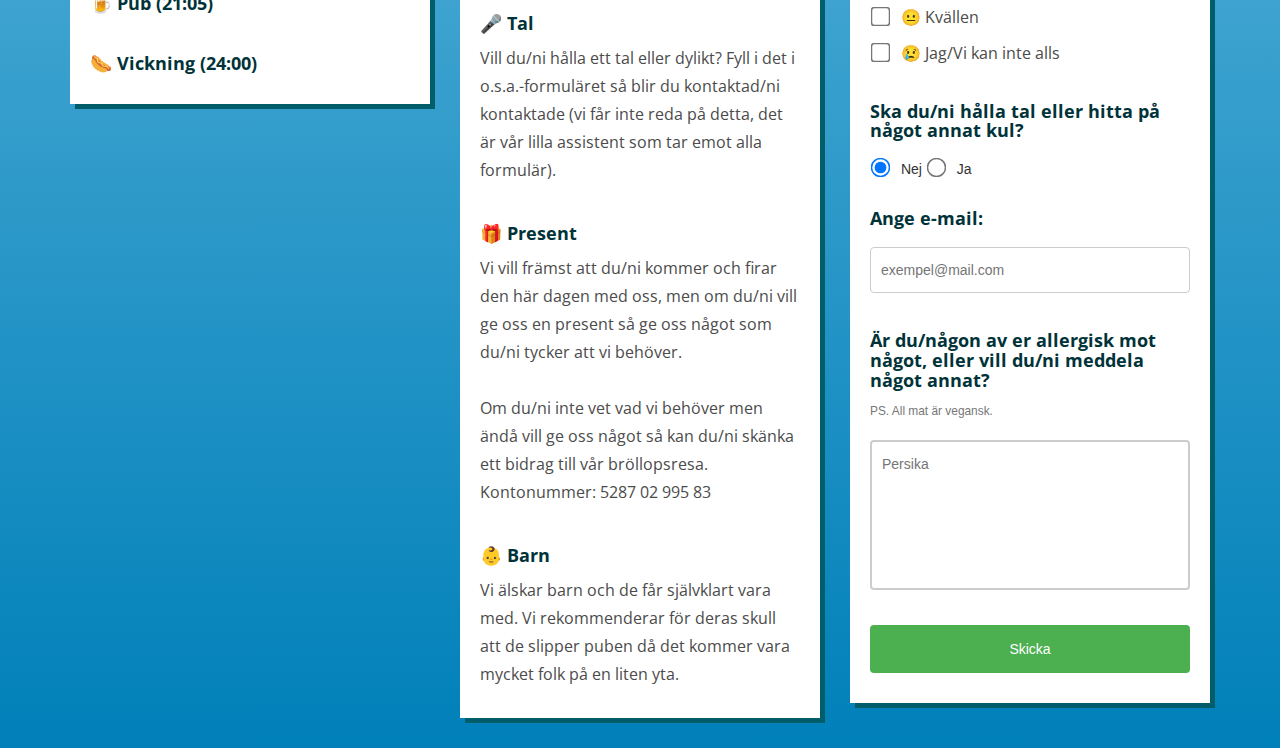
==== commit 53dbf4e5: "drink updates" ====
--- a/index.html
+++ b/index.html
@@ -87,7 +87,7 @@
                         <h4>🍔 Mat</h4>
                         <p>Vi kommer att bjuda på vegansk pubmat. Om du/ni har några allergier så ange dem i o.s.a.-formuläret.</p><br>
                         <h4>🍷 Dryck</h4>
-                        <p>Vi bjuder på två drinkbiljetter till före och under middagen. Efter det så är det baren som gäller. En öl kommer kosta ca 40 kr och ett glas vin kommer kosta ca 60 kr. Övriga drycker kommer säljas till "barpriser". I baren tar de kort och kontanter.</p><br>
+                        <p>Vi bjuder på tre drinkbiljetter till före och under middagen. Efter det så är det baren som gäller. En öl kommer kosta ca 40 kr och ett glas vin kommer kosta ca 60 kr. Övriga drycker kommer säljas till "barpriser". I baren tar de kort och kontanter.</p><br>
                         <h4>🎤 Tal</h4>
                         <p>Vill du/ni hålla ett tal eller dylikt? Fyll i det i o.s.a.-formuläret så blir du kontaktad/ni kontaktade (vi får inte reda på detta, det är vår lilla assistent som tar emot alla formulär).</p><br>
                         <h4>🎁 Present</h4>
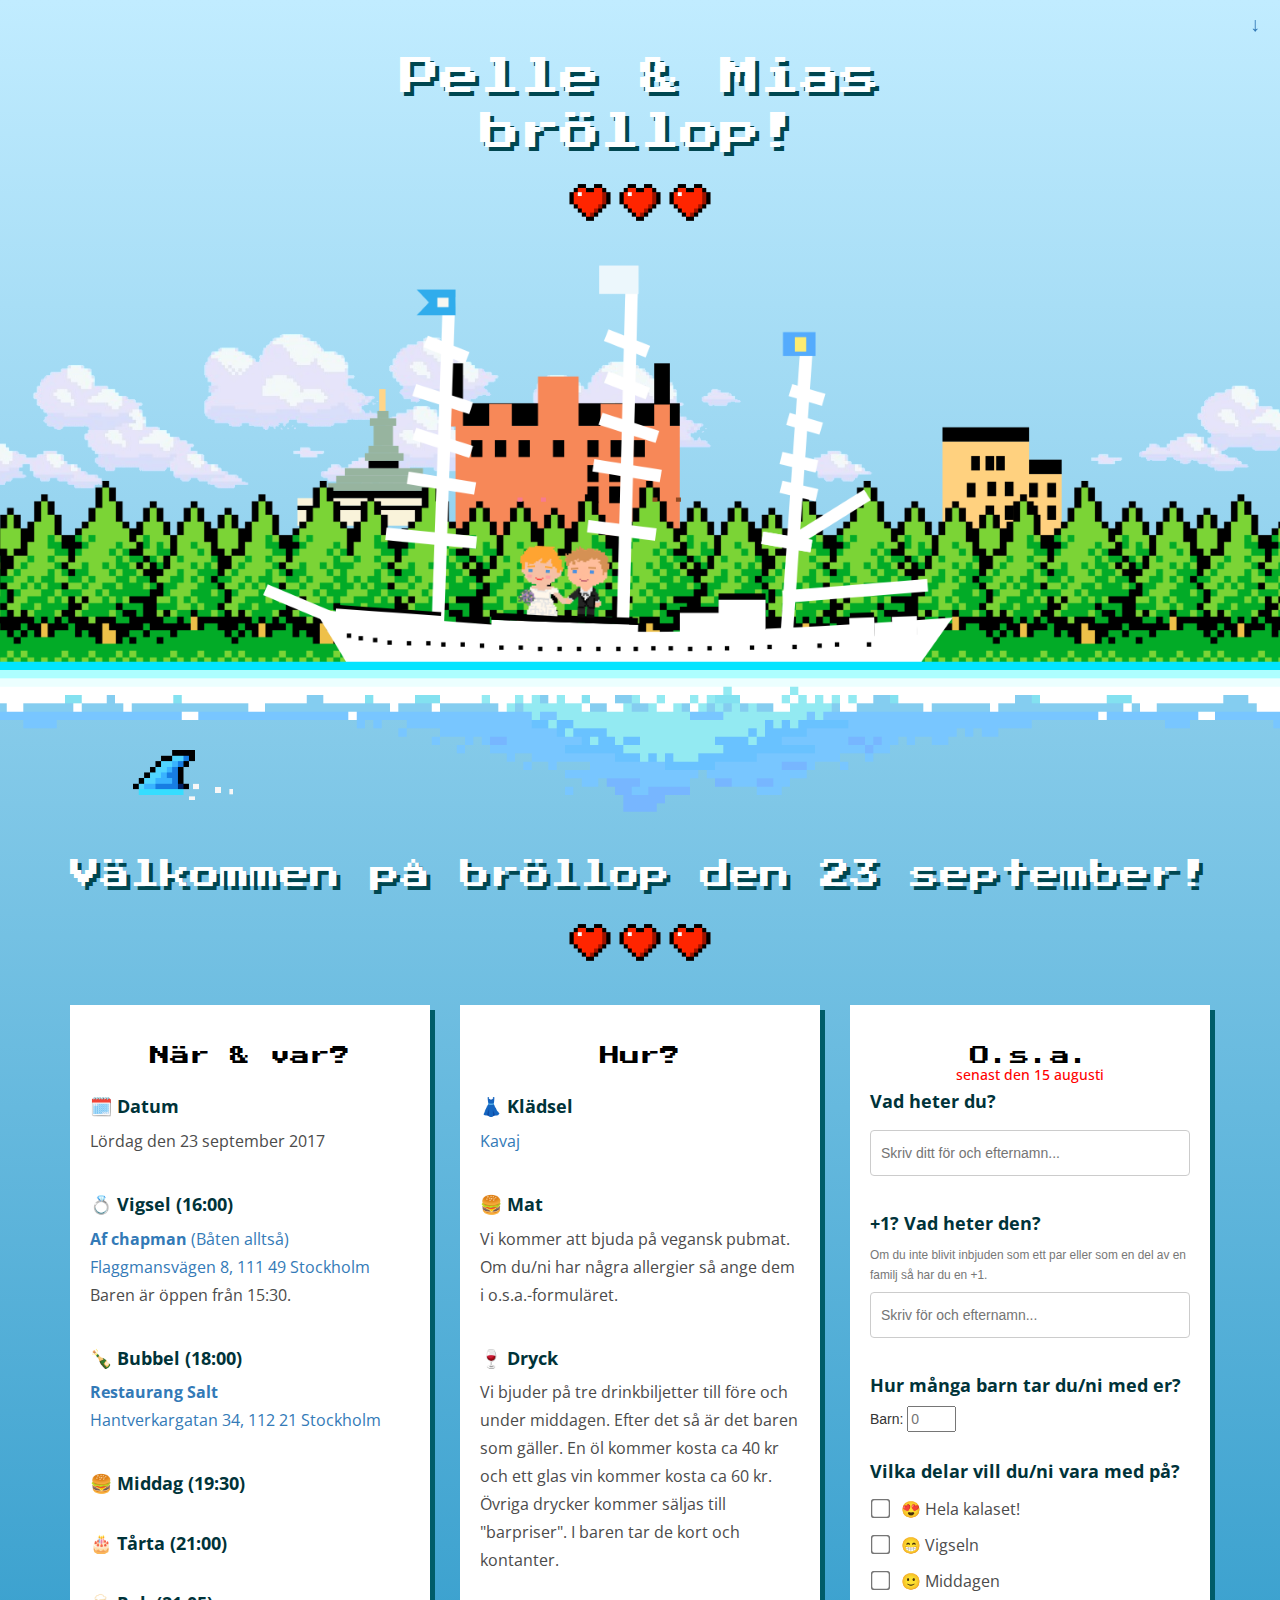
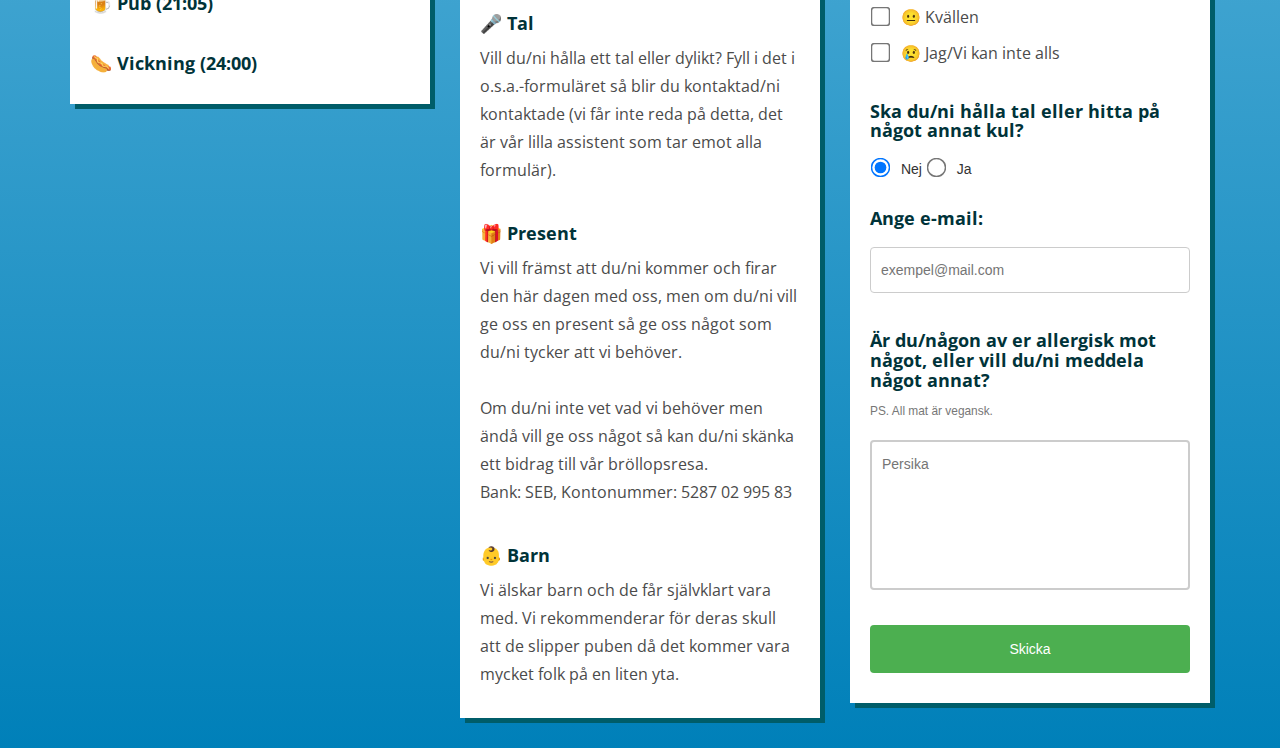
==== commit 01d05a53: "some more info" ====
--- a/index.html
+++ b/index.html
@@ -93,7 +93,7 @@
                         <h4>🎁 Present</h4>
                         <p>Vi vill främst att du/ni kommer och firar den här dagen med oss, men om du/ni vill ge oss en present så ge oss något som du/ni tycker att vi behöver. 
                         <br><br>
-                        Om du/ni inte vet vad vi behöver men ändå vill ge oss något så kan du/ni skänka ett bidrag till vår bröllopsresa. <br>Kontonummer: 5287 02 995 83</p>
+                        Om du/ni inte vet vad vi behöver men ändå vill ge oss något så kan du/ni skänka ett bidrag till vår bröllopsresa. <br>Bank: SEB, Kontonummer: 5287 02 995 83</p>
                         <br>
                         <h4>👶 Barn</h4>
                         <p>Vi älskar barn och de får självklart vara med. Vi rekommenderar för deras skull att de slipper puben då det kommer vara mycket folk på en liten yta.</p>
